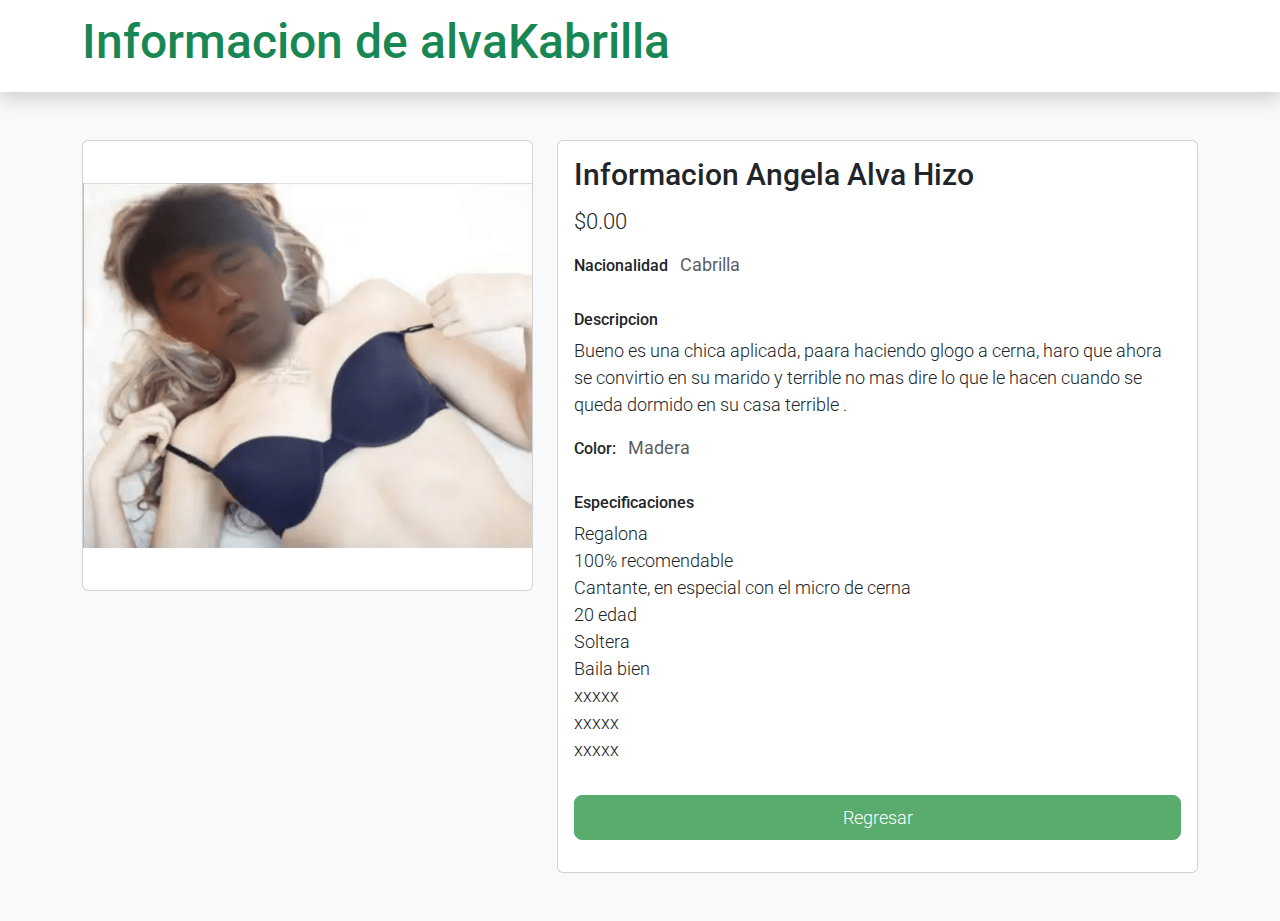
==== src/main/webapp/Alva.html @ cb83608c "Proyecto" ====
<!DOCTYPE html>
<html lang="en">

    <head>
        <title>Informacion</title>
        <meta charset="utf-8">
        <meta name="viewport" content="width=device-width, initial-scale=1">
        <link href="CssInformacion/bootstrap.min.css" rel="stylesheet" type="text/css"/>
        <link href="CssInformacion/fontawesome.css" rel="stylesheet" type="text/css"/>
        <link href="CssInformacion/custom.css" rel="stylesheet" type="text/css"/>
        <link href="CssInformacion/slick-theme.min.css" rel="stylesheet" type="text/css"/>
        <link href="CssInformacion/slick-theme.css" rel="stylesheet" type="text/css"/>
        <link href="CssInformacion/slick.min.css" rel="stylesheet" type="text/css"/>
        <link href="CssInformacion/templatemo.css" rel="stylesheet" type="text/css"/>
        <link href="CssInformacion/templatemo.css" rel="stylesheet" type="text/css"/>
        <link href="https://cdn.jsdelivr.net/npm/bootstrap@5.3.0/dist/css/bootstrap.min.css" rel="stylesheet">
        <link href="https://cdn.jsdelivr.net/npm/font-awesome@4.7.0/css/font-awesome.min.css" rel="stylesheet">


        <!-- Load fonts style after rendering the layout styles -->
        <link rel="stylesheet" href="https://fonts.googleapis.com/css2?family=Roboto:wght@100;200;300;400;500;700;900&display=swap">

        <!--
            
        TemplateMo 559 Zay Shop
        
        https://templatemo.com/tm-559-zay-shop
        
        -->
    </head>

    <body>
        <nav class="navbar navbar-expand-lg navbar-light shadow">
            <div class="container d-flex justify-content-between align-items-center">

                <a class="navbar-brand text-success logo h1 align-self-center" href="index.html">
                    Informacion de alvaKabrilla
                </a>

                <button class="navbar-toggler border-0" type="button" data-bs-toggle="collapse" data-bs-target="#templatemo_main_nav" aria-controls="navbarSupportedContent" aria-expanded="false" aria-label="Toggle navigation">
                    <span class="navbar-toggler-icon"></span>
                </button>
            </div>
        </nav>
        <!-- Close Header -->

        <!-- Modal -->
        <div class="modal fade bg-white" id="templatemo_search" tabindex="-1" role="dialog" aria-labelledby="exampleModalLabel" aria-hidden="true">
            <div class="modal-dialog modal-lg" role="document">
                <div class="w-100 pt-1 mb-5 text-right">
                    <button type="button" class="btn-close" data-bs-dismiss="modal" aria-label="Close"></button>
                </div>
                <form action="" method="get" class="modal-content modal-body border-0 p-0">
                    <div class="input-group mb-2">
                        <input type="text" class="form-control" id="inputModalSearch" name="q" placeholder="Search ...">
                        <button type="submit" class="input-group-text bg-success text-light">
                            <i class="fa fa-fw fa-search text-white"></i>
                        </button>
                    </div>
                </form>
            </div>
        </div>



        <!-- Open Content -->
        <section class="bg-light">
            <div class="container pb-5">
                <div class="row">
                    <div class="col-lg-5 mt-5">
                        <div class="card mb-3">
                            <img class="card-img img-fluid" src="assets/img/shaky/df.png" alt="Card image cap" id="product-detail">
                        </div>
                        <div class="row">
                            <!--Start Controls-->
                            <div class="col-1 align-self-center">
                                <a href="#multi-item-example" role="button" data-bs-slide="prev">
                                    <i class="text-dark fas fa-chevron-left"></i>
                                    <span class="sr-only">Atras</span>
                                </a>
                            </div>
                            <!--End Controls-->
                            <!--Start Carousel Wrapper-->
                            <div id="multi-item-example" class="col-10 carousel slide carousel-multi-item" data-bs-ride="carousel">
                                <!--Start Slides-->
                                <div class="carousel-inner product-links-wap" role="listbox">

                                    <!--First slide-->
                                    <!-- <div class="carousel-item active">
                                         <div class="row">
                                             <div class="col-4">
                                                 <a href="#" onclick="updateMainImage('assets/img/shaky/Shakira.jpg');">
                                                     <img class="card-img img-fluid" src="assets/img/shaky/Shakira.jpg" alt="Product Image 1">
                                                 </a>
                                             </div>
                                             <div class="col-4">
                                                   <a href="#" onclick="updateMainImage('assets/img/shaky/Shakira.jpg');">
                                                     <img class="card-img img-fluid" src="assets/img/shaky/Shakira.jpg" alt="Product Image 2">
                                                 </a>
                                             </div>
                                             <div class="col-4">
                                                   <a href="#" onclick="updateMainImage('assets/img/shaky/Shakira.jpg');">
                                                     <img class="card-img img-fluid" src="assets/img/shaky/Shakira.jpg" alt="Product Image 3">
                                                 </a>
                                             </div>
                                         </div>
                                     </div>
                                    <!--/.First slide-->

                                    <!--Second slide-->
                                    <div class="carousel-item">
                                        <div class="row">
                                            <div class="col-4">
                                                <a href="#" onclick="updateMainImage('assets/img/shaky/Shakira.jpg');">
                                                    <img class="card-img img-fluid" src="assets/img/shaky/Shakira.jpg" alt="Product Image 4">
                                                </a>
                                            </div>
                                            <div class="col-4">
                                                <a href="#" onclick="updateMainImage('assets/img/shaky/Shakira.jpg');">
                                                    <img class="card-img img-fluid" src="assets/img/shaky/Shakira.jpg" alt="Product Image 5">
                                                </a>
                                            </div>
                                            <div class="col-4">
                                                <a href="#" onclick="updateMainImage('assets/img/shaky/Shakira.jpg');">
                                                    <img class="card-img img-fluid" src="assets/img/shaky/Shakira.jpg" alt="Product Image 6">
                                                </a>
                                            </div>
                                        </div>
                                    </div>
                                    <!--/.Second slide-->

                                    <!--Third slide-->
                                    <div class="carousel-item">
                                        <div class="row">
                                            <div class="col-4">
                                                <a href="#" onclick="updateMainImage('assets/img/shaky/Shakira.jpg');">
                                                    <img class="card-img img-fluid" src="assets/img/shaky/Shakira.jpg" alt="Product Image 7">

                                                </a>
                                            </div>
                                            <div class="col-4">
                                                <a href="#" onclick="updateMainImage('assets/img/shaky/Shakira.jpg');">
                                                    <img class="card-img img-fluid" src="assets/img/shaky/descarga(1).jpg" alt="Product Image 8">
                                                </a>
                                            </div>
                                            <div class="col-4">
                                                <a href="#" onclick="updateMainImage('assets/img/shaky/Shakira.jpg');">
                                                    <img class="card-img img-fluid" src="assets/img/images.jpg" alt="Product Image 9">
                                                </a>
                                            </div>
                                        </div>
                                    </div>
                                    <!--/.Third slide-->
                                </div>
                                <!--End Slides-->
                            </div>
                            <!--End Carousel Wrapper-->
                            <!--Start Controls-->
                            <div class="col-1 align-self-center">
                                <a href="#multi-item-example" role="button" data-bs-slide="next">
                                    <i class="text-dark fas fa-chevron-right"></i>
                                    <span class="sr-only">Siguiente</span>
                                </a>
                            </div>
                            <!--End Controls-->
                        </div>
                    </div>
                    <!-- col end -->
                    <div class="col-lg-7 mt-5">
                        <div class="card">
                            <div class="card-body">
                                <h1 class="h2">Informacion Angela Alva Hizo</h1>
                                <p class="h3 py-2">$0.00</p>

                                <ul class="list-inline">
                                    <li class="list-inline-item">
                                        <h6>Nacionalidad</h6>
                                    </li>
                                    <li class="list-inline-item">
                                        <p class="text-muted"><strong>Cabrilla</strong></p>
                                    </li>
                                </ul>

                                <h6>Descripcion</h6>
                                <p>Bueno es una chica aplicada, paara haciendo glogo a cerna, haro que ahora se convirtio en su marido y terrible no mas dire lo que le hacen cuando se queda dormido en su casa terrible .</p>
                                <ul class="list-inline">
                                    <li class="list-inline-item">
                                        <h6>Color:</h6>
                                    </li>
                                    <li class="list-inline-item">
                                        <p class="text-muted"><strong>Madera</strong></p>
                                    </li>
                                </ul>

                                <h6>Especificaciones</h6>
                                <ul class="list-unstyled pb-3">
                                    <li>Regalona</li>
                                    <li>100% recomendable</li>
                                    <li>Cantante, en especial con el micro de cerna</li>
                                    <li>20 edad</li>
                                    <li>Soltera</li>
                                    <li>Baila bien</li>
                                    <li>xxxxx</li>
                                    <li>xxxxx</li>
                                    <li>xxxxx</li>
                                </ul>

                                <form action="" method="GET">
                                    <input type="hidden" name="product-title" value="Activewear">

                                    <div class="row pb-3">
                                        <div class="col d-grid">
                                            <a href="Informacion.html" class="btn btn-success btn-lg">Regresar</a>
                                        </div>

                                    </div>
                                </form>

                            </div>
                        </div>
                    </div>
                </div>
            </div>
        </section>

        <script src="assets/js/jquery-1.11.0.min.js"></script>
        <script src="assets/js/jquery-migrate-1.2.1.min.js"></script>
        <script src="assets/js/bootstrap.bundle.min.js"></script>
        <script src="assets/js/templatemo.js"></script>
        <script src="assets/js/custom.js"></script>
        <!-- End Script -->
        <script>
                                                   function updateMainImage(newImageSrc) {
                                                       // Obtiene el elemento de imagen principal
                                                       var mainImage = document.getElementById('product-detail');

                                                       // Actualiza la imagen principal con la nueva fuente
                                                       mainImage.src = newImageSrc;
                                                   }
        </script>
        <!-- Start Slider Script -->
        <script src="assets/js/slick.min.js"></script>
        <script>
                                                   $('#carousel-related-product').slick({
                                                       infinite: true,
                                                       arrows: false,
                                                       slidesToShow: 4,
                                                       slidesToScroll: 3,
                                                       dots: true,
                                                       responsive: [{
                                                               breakpoint: 1024,
                                                               settings: {
                                                                   slidesToShow: 3,
                                                                   slidesToScroll: 3
                                                               }
                                                           },
                                                           {
                                                               breakpoint: 600,
                                                               settings: {
                                                                   slidesToShow: 2,
                                                                   slidesToScroll: 3
                                                               }
                                                           },
                                                           {
                                                               breakpoint: 480,
                                                               settings: {
                                                                   slidesToShow: 2,
                                                                   slidesToScroll: 3
                                                               }
                                                           }
                                                       ]
                                                   });
        </script>
        <!-- End Slider Script -->

    </body>

</html>
---- src/main/webapp/CssInformacion/custom.css ----
/*
Custom Css
*/
---- src/main/webapp/CssInformacion/templatemo.css ----
/*

TemplateMo 559 Zay Shop

https://templatemo.com/tm-559-zay-shop

---------------------------------------------
Table of contents
------------------------------------------------
1. Typography
2. General
3. Nav
4. Hero Carousel
5. Accordion
6. Shop
7. Product
8. Carousel Hero
9. Carousel Brand
10. Services
11. Contact map
12. Footer
13. Small devices (landscape phones, 576px and up)
14. Medium devices (tablets, 768px and up)
15. Large devices (desktops, 992px and up)
16. Extra large devices (large desktops, 1200px and up)
--------------------------------------------- */




/* Typography */
body, ul, li, p, a, label, input, div {
  font-family: 'Roboto', sans-serif;
  font-size: 18px !important;
  font-weight: 300 !important;
}
.h1 {
  font-family: 'Roboto', sans-serif;
  font-size: 48px !important;
  font-weight: 200 !important;
}
.h2 {
  font-family: 'Roboto', sans-serif;
  font-size: 30px !important;
  font-weight: 300;
}
.h3 {
  font-family: 'Roboto', sans-serif;
  font-size: 22px !important;
}
/* General */
.logo { font-weight: 500 !important;}
.text-warning {  color: #ede861 !important;}
.text-muted { color: #bcbcbc !important;}
.text-success { color: #59ab6e !important;}
.text-light { color: #cfd6e1 !important;}
.bg-dark { background-color: #212934 !important;}
.bg-light { background-color: #e9eef5 !important;}
.bg-black { background-color: #1d242d !important;}
.bg-success { background-color: #59ab6e !important;}
.btn-success {
  background-color: #59ab6e !important;
  border-color: #56ae6c !important;
}
.pagination .page-link:hover {color: #000;}
.pagination .page-link:hover, .pagination .page-link.active {
  background-color: #69bb7e;
  color: #fff;
}
/* Nav */
#templatemo_nav_top { min-height: 40px;}
#templatemo_nav_top * { font-size: .9em !important;}
#templatemo_main_nav a { color: #212934;}
#templatemo_main_nav a:hover { color: #69bb7e;}
#templatemo_main_nav .navbar .nav-icon { margin-right: 20px;}

/* Hero Carousel */
#template-mo-zay-hero-carousel { background: #efefef !important;}
/* Accordion */
.templatemo-accordion a { color: #000;}
.templatemo-accordion a:hover { color: #333d4a;}
/* Shop */
.shop-top-menu a:hover { color: #69bb7e !important;}
/* Product */
.product-wap { box-shadow: 0px 5px 10px 0px rgba(0, 0, 0, 0.10);}
.product-wap .product-color-dot.color-dot-red { background:#f71515;}
.product-wap .product-color-dot.color-dot-blue { background:#6db4fe;}
.product-wap .product-color-dot.color-dot-black { background:#000000;}
.product-wap .product-color-dot.color-dot-light { background:#e0e0e0;}
.product-wap .product-color-dot.color-dot-green { background:#0bff7e;}
.card.product-wap .card .product-overlay {
  background: rgba(0,0,0,.2);
  visibility: hidden;
  opacity: 0;
  transition: .3s;
}
.card.product-wap:hover .card .product-overlay {
  visibility: visible;
  opacity: 1;
}
.card.product-wap a { color: #000;}
#carousel-related-product .slick-slide:focus { outline: none !important;}
#carousel-related-product .slick-dots li button:before {
  font-size: 15px;
  margin-top: 20px;
}
/* Brand */
.brand-img {
  filter: grayscale(100%);
  opacity: 0.5;
  transition: .5s;
}
.brand-img:hover {
  filter: grayscale(0%);
  opacity: 1;
}
/* Carousel Hero */
#template-mo-zay-hero-carousel .carousel-indicators li {
  margin-top: -50px;
  background-color: #59ab6e;
}
#template-mo-zay-hero-carousel .carousel-control-next i,
#template-mo-zay-hero-carousel .carousel-control-prev i {
  color: #59ab6e !important;
  font-size: 2.8em !important;
}
/* Carousel Brand */
.tempaltemo-carousel .h1 {
  font-size: .5em !important;
  color: #000 !important;
}
/* Services */
.services-icon-wap {transition: .3s;}
.services-icon-wap:hover, .services-icon-wap:hover i {color: #fff;}
.services-icon-wap:hover {background: #69bb7e;}
/* Contact map */
.leaflet-control a, .leaflet-control { font-size: 10px !important;}
.form-control { border: 1px solid #e8e8e8;}
/* Footer */
#tempaltemo_footer a { color: #dcdde1;}
#tempaltemo_footer a:hover { color: #68bb7d;}
#tempaltemo_footer ul.footer-link-list li { padding-top: 10px;}
#tempaltemo_footer ul.footer-icons li {
  width: 2.6em;
  height: 2.6em;
  line-height: 2.6em;
}
#tempaltemo_footer ul.footer-icons li:hover {
  background-color: #cfd6e1;
  transition: .5s;
}
#tempaltemo_footer ul.footer-icons li:hover i {
  color: #212934;
  transition: .5s;
}
#tempaltemo_footer .border-light { border-color: #2d343f !important;}
/*
// Extra small devices (portrait phones, less than 576px)
// No media query since this is the default in Bootstrap
*/
/* Small devices (landscape phones, 576px and up)*/
.product-wap .h3, .product-wap li, .product-wap i, .product-wap p {
  font-size: 12px !important;
}
.product-wap .product-color-dot {
  width: 6px;
  height: 6px;
}

@media (min-width: 576px) {
  .tempaltemo-carousel .h1 { font-size: 1em !important;}
}

/*// Medium devices (tablets, 768px and up)*/
@media (min-width: 768px) {
  #templatemo_main_nav .navbar-nav {max-width: 450px;}
 }

/* Large devices (desktops, 992px and up)*/
@media (min-width: 992px) {
  #templatemo_main_nav .navbar-nav {max-width: 550px;}
  #template-mo-zay-hero-carousel .carousel-item {min-height: 30rem !important;}
  .product-wap .h3, .product-wap li, .product-wap i, .product-wap p {font-size: 18px !important;}
  .product-wap .product-color-dot {
    width: 12px;
    height: 12px;
  }
}

/* Extra large devices (large desktops, 1200px and up)*/
@media (min-width: 1200px) {}
---- src/main/webapp/CssInformacion/templatemo.css ----
/*

TemplateMo 559 Zay Shop

https://templatemo.com/tm-559-zay-shop

---------------------------------------------
Table of contents
------------------------------------------------
1. Typography
2. General
3. Nav
4. Hero Carousel
5. Accordion
6. Shop
7. Product
8. Carousel Hero
9. Carousel Brand
10. Services
11. Contact map
12. Footer
13. Small devices (landscape phones, 576px and up)
14. Medium devices (tablets, 768px and up)
15. Large devices (desktops, 992px and up)
16. Extra large devices (large desktops, 1200px and up)
--------------------------------------------- */




/* Typography */
body, ul, li, p, a, label, input, div {
  font-family: 'Roboto', sans-serif;
  font-size: 18px !important;
  font-weight: 300 !important;
}
.h1 {
  font-family: 'Roboto', sans-serif;
  font-size: 48px !important;
  font-weight: 200 !important;
}
.h2 {
  font-family: 'Roboto', sans-serif;
  font-size: 30px !important;
  font-weight: 300;
}
.h3 {
  font-family: 'Roboto', sans-serif;
  font-size: 22px !important;
}
/* General */
.logo { font-weight: 500 !important;}
.text-warning {  color: #ede861 !important;}
.text-muted { color: #bcbcbc !important;}
.text-success { color: #59ab6e !important;}
.text-light { color: #cfd6e1 !important;}
.bg-dark { background-color: #212934 !important;}
.bg-light { background-color: #e9eef5 !important;}
.bg-black { background-color: #1d242d !important;}
.bg-success { background-color: #59ab6e !important;}
.btn-success {
  background-color: #59ab6e !important;
  border-color: #56ae6c !important;
}
.pagination .page-link:hover {color: #000;}
.pagination .page-link:hover, .pagination .page-link.active {
  background-color: #69bb7e;
  color: #fff;
}
/* Nav */
#templatemo_nav_top { min-height: 40px;}
#templatemo_nav_top * { font-size: .9em !important;}
#templatemo_main_nav a { color: #212934;}
#templatemo_main_nav a:hover { color: #69bb7e;}
#templatemo_main_nav .navbar .nav-icon { margin-right: 20px;}

/* Hero Carousel */
#template-mo-zay-hero-carousel { background: #efefef !important;}
/* Accordion */
.templatemo-accordion a { color: #000;}
.templatemo-accordion a:hover { color: #333d4a;}
/* Shop */
.shop-top-menu a:hover { color: #69bb7e !important;}
/* Product */
.product-wap { box-shadow: 0px 5px 10px 0px rgba(0, 0, 0, 0.10);}
.product-wap .product-color-dot.color-dot-red { background:#f71515;}
.product-wap .product-color-dot.color-dot-blue { background:#6db4fe;}
.product-wap .product-color-dot.color-dot-black { background:#000000;}
.product-wap .product-color-dot.color-dot-light { background:#e0e0e0;}
.product-wap .product-color-dot.color-dot-green { background:#0bff7e;}
.card.product-wap .card .product-overlay {
  background: rgba(0,0,0,.2);
  visibility: hidden;
  opacity: 0;
  transition: .3s;
}
.card.product-wap:hover .card .product-overlay {
  visibility: visible;
  opacity: 1;
}
.card.product-wap a { color: #000;}
#carousel-related-product .slick-slide:focus { outline: none !important;}
#carousel-related-product .slick-dots li button:before {
  font-size: 15px;
  margin-top: 20px;
}
/* Brand */
.brand-img {
  filter: grayscale(100%);
  opacity: 0.5;
  transition: .5s;
}
.brand-img:hover {
  filter: grayscale(0%);
  opacity: 1;
}
/* Carousel Hero */
#template-mo-zay-hero-carousel .carousel-indicators li {
  margin-top: -50px;
  background-color: #59ab6e;
}
#template-mo-zay-hero-carousel .carousel-control-next i,
#template-mo-zay-hero-carousel .carousel-control-prev i {
  color: #59ab6e !important;
  font-size: 2.8em !important;
}
/* Carousel Brand */
.tempaltemo-carousel .h1 {
  font-size: .5em !important;
  color: #000 !important;
}
/* Services */
.services-icon-wap {transition: .3s;}
.services-icon-wap:hover, .services-icon-wap:hover i {color: #fff;}
.services-icon-wap:hover {background: #69bb7e;}
/* Contact map */
.leaflet-control a, .leaflet-control { font-size: 10px !important;}
.form-control { border: 1px solid #e8e8e8;}
/* Footer */
#tempaltemo_footer a { color: #dcdde1;}
#tempaltemo_footer a:hover { color: #68bb7d;}
#tempaltemo_footer ul.footer-link-list li { padding-top: 10px;}
#tempaltemo_footer ul.footer-icons li {
  width: 2.6em;
  height: 2.6em;
  line-height: 2.6em;
}
#tempaltemo_footer ul.footer-icons li:hover {
  background-color: #cfd6e1;
  transition: .5s;
}
#tempaltemo_footer ul.footer-icons li:hover i {
  color: #212934;
  transition: .5s;
}
#tempaltemo_footer .border-light { border-color: #2d343f !important;}
/*
// Extra small devices (portrait phones, less than 576px)
// No media query since this is the default in Bootstrap
*/
/* Small devices (landscape phones, 576px and up)*/
.product-wap .h3, .product-wap li, .product-wap i, .product-wap p {
  font-size: 12px !important;
}
.product-wap .product-color-dot {
  width: 6px;
  height: 6px;
}

@media (min-width: 576px) {
  .tempaltemo-carousel .h1 { font-size: 1em !important;}
}

/*// Medium devices (tablets, 768px and up)*/
@media (min-width: 768px) {
  #templatemo_main_nav .navbar-nav {max-width: 450px;}
 }

/* Large devices (desktops, 992px and up)*/
@media (min-width: 992px) {
  #templatemo_main_nav .navbar-nav {max-width: 550px;}
  #template-mo-zay-hero-carousel .carousel-item {min-height: 30rem !important;}
  .product-wap .h3, .product-wap li, .product-wap i, .product-wap p {font-size: 18px !important;}
  .product-wap .product-color-dot {
    width: 12px;
    height: 12px;
  }
}

/* Extra large devices (large desktops, 1200px and up)*/
@media (min-width: 1200px) {}
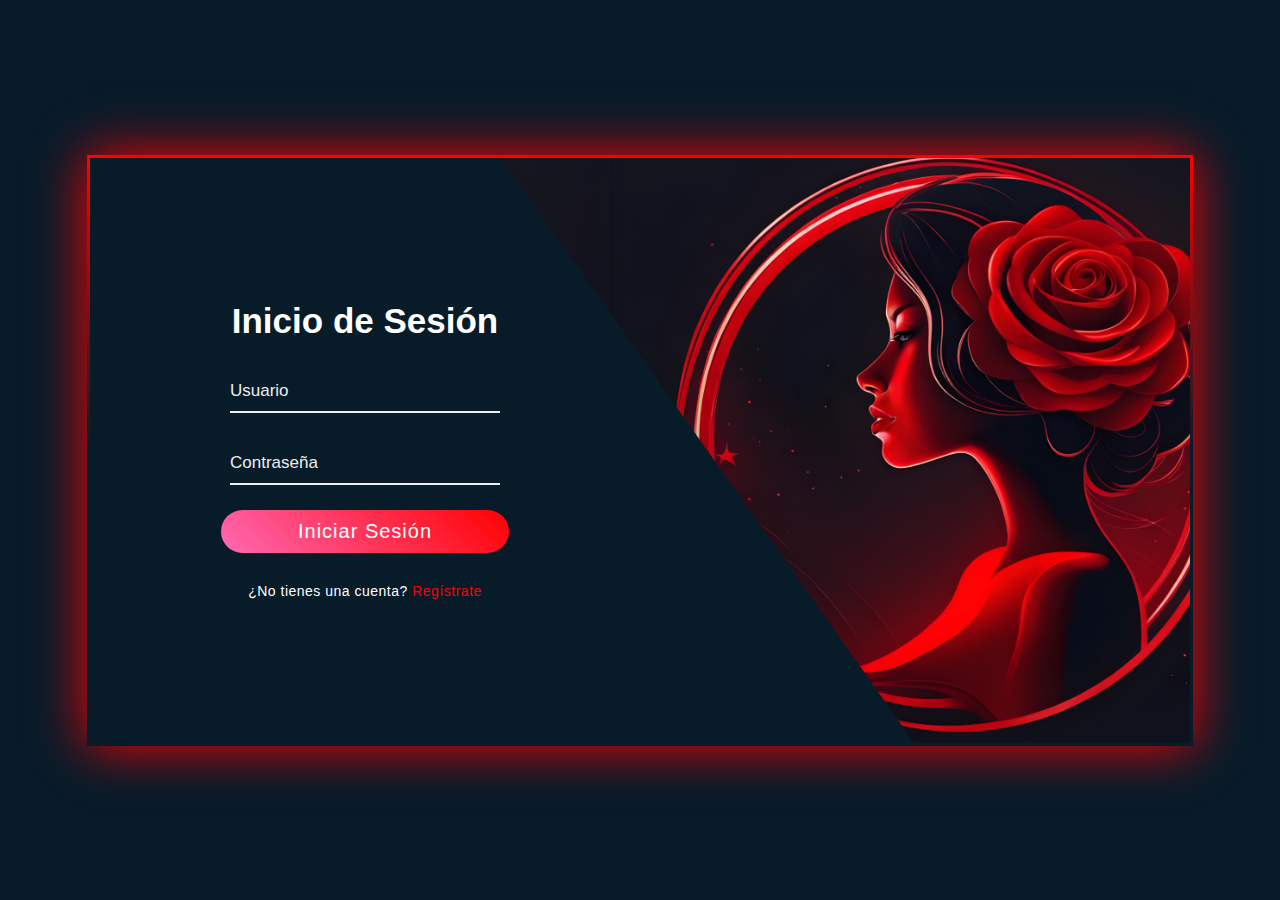
==== commit 7d4eb93f: "Haro Grados" ====
--- a/src/main/webapp/Alva.html
+++ b/src/main/webapp/Alva.html
@@ -33,7 +33,7 @@
         <nav class="navbar navbar-expand-lg navbar-light shadow">
             <div class="container d-flex justify-content-between align-items-center">
 
-                <a class="navbar-brand text-success logo h1 align-self-center" href="index.html">
+                <a class="navbar-brand text-success logo h1 align-self-center" >
                     Informacion de alvaKabrilla
                 </a>
 
@@ -228,7 +228,33 @@
         <script src="assets/js/bootstrap.bundle.min.js"></script>
         <script src="assets/js/templatemo.js"></script>
         <script src="assets/js/custom.js"></script>
-        <!-- End Script -->
+       <script src="https://code.jquery.com/jquery-3.6.0.min.js"></script>
+        <script>
+            function verificarSesion() {
+                $.ajax({
+                    url: 'validarSesion',
+                    type: 'GET',
+                    dataType: 'json',
+                    success: function (response) {
+                        if (response.resultado === "ok") {
+                            //$("#usernameSpan").text(response.logiUsua);
+                        } else {
+                            // El usuario no está autenticado, redirigir a index.html
+                            console.log("Redirigiendo a index.html");
+                            window.location.href = "index.html";
+                        }
+                    },
+                    error: function (jqXHR, textStatus, errorThrown) {
+                        console.log("Error: " + textStatus + ", " + errorThrown);
+                        // Si ocurre un error, redirigir a index.html
+                        window.location.href = "index.html";
+                    }
+                });
+            }
+            $(document).ready(function () {
+                verificarSesion();
+            });
+        </script>
         <script>
                                                    function updateMainImage(newImageSrc) {
                                                        // Obtiene el elemento de imagen principal
